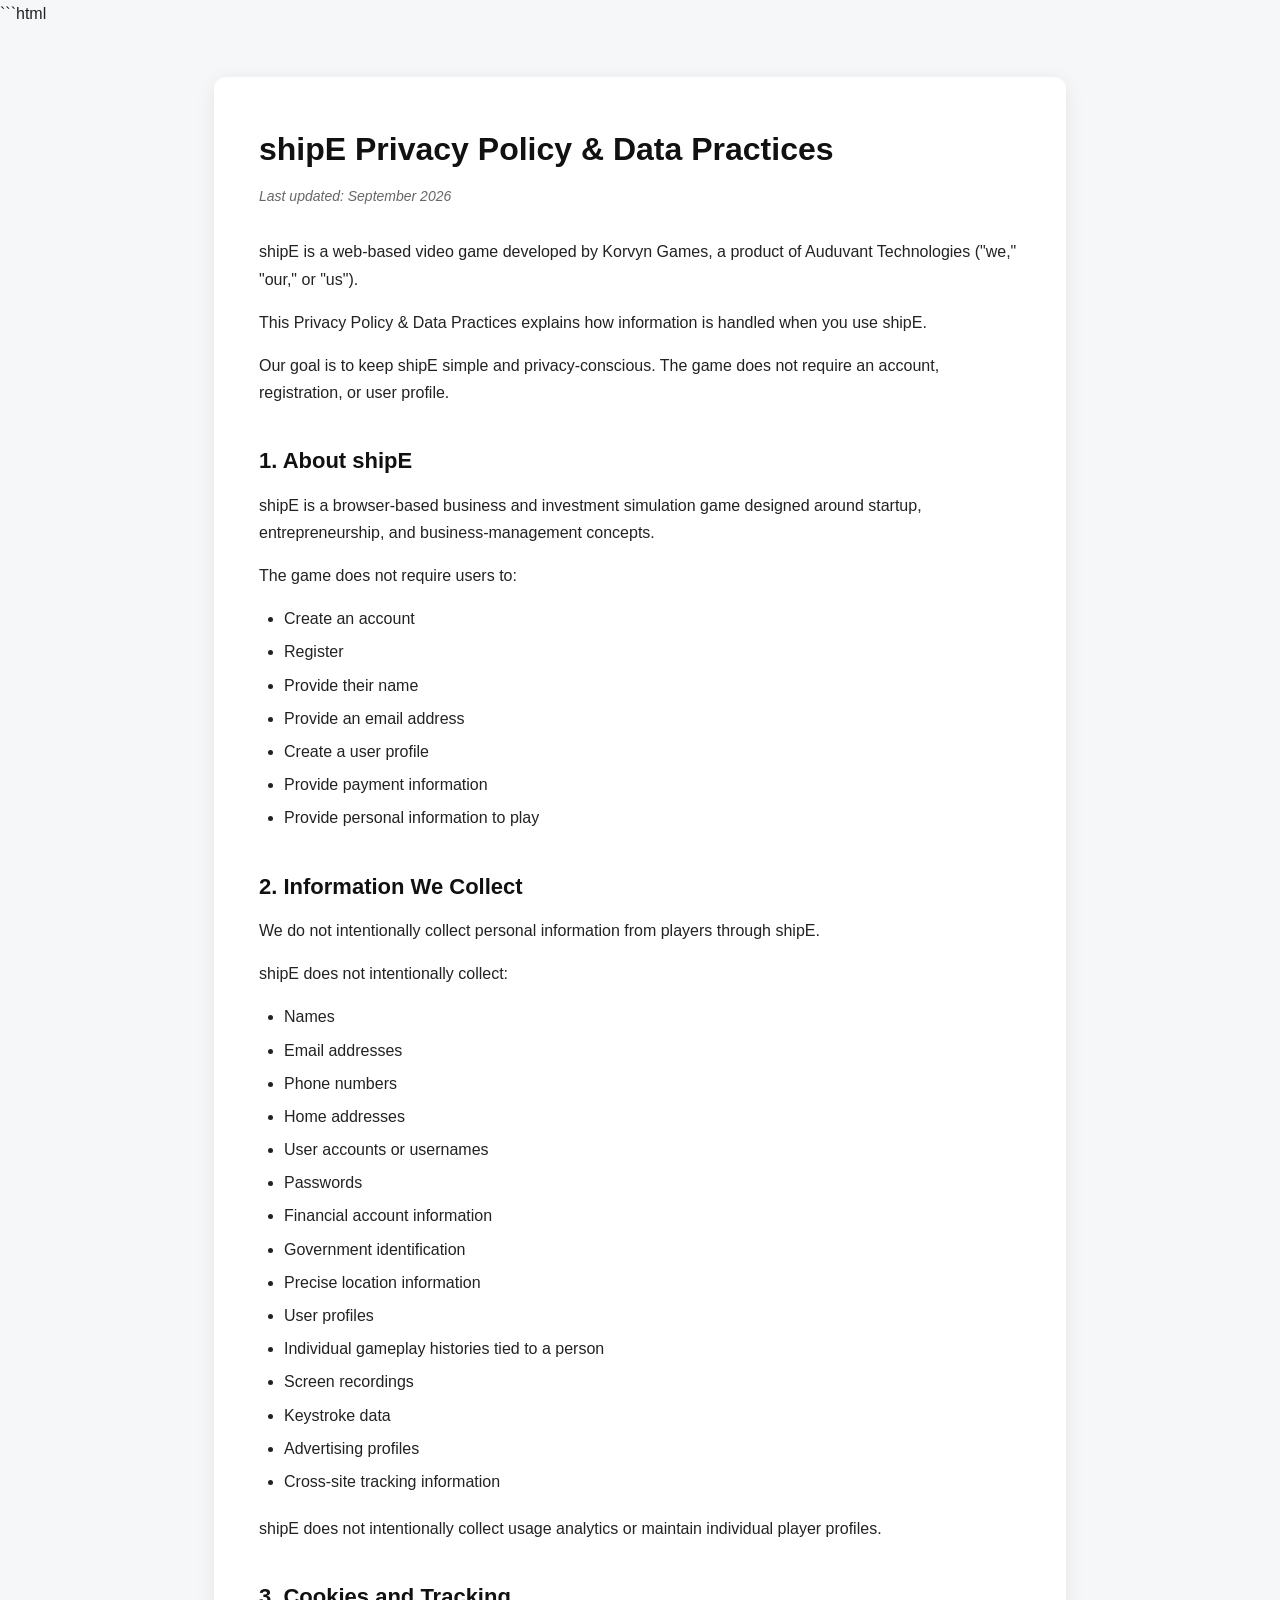
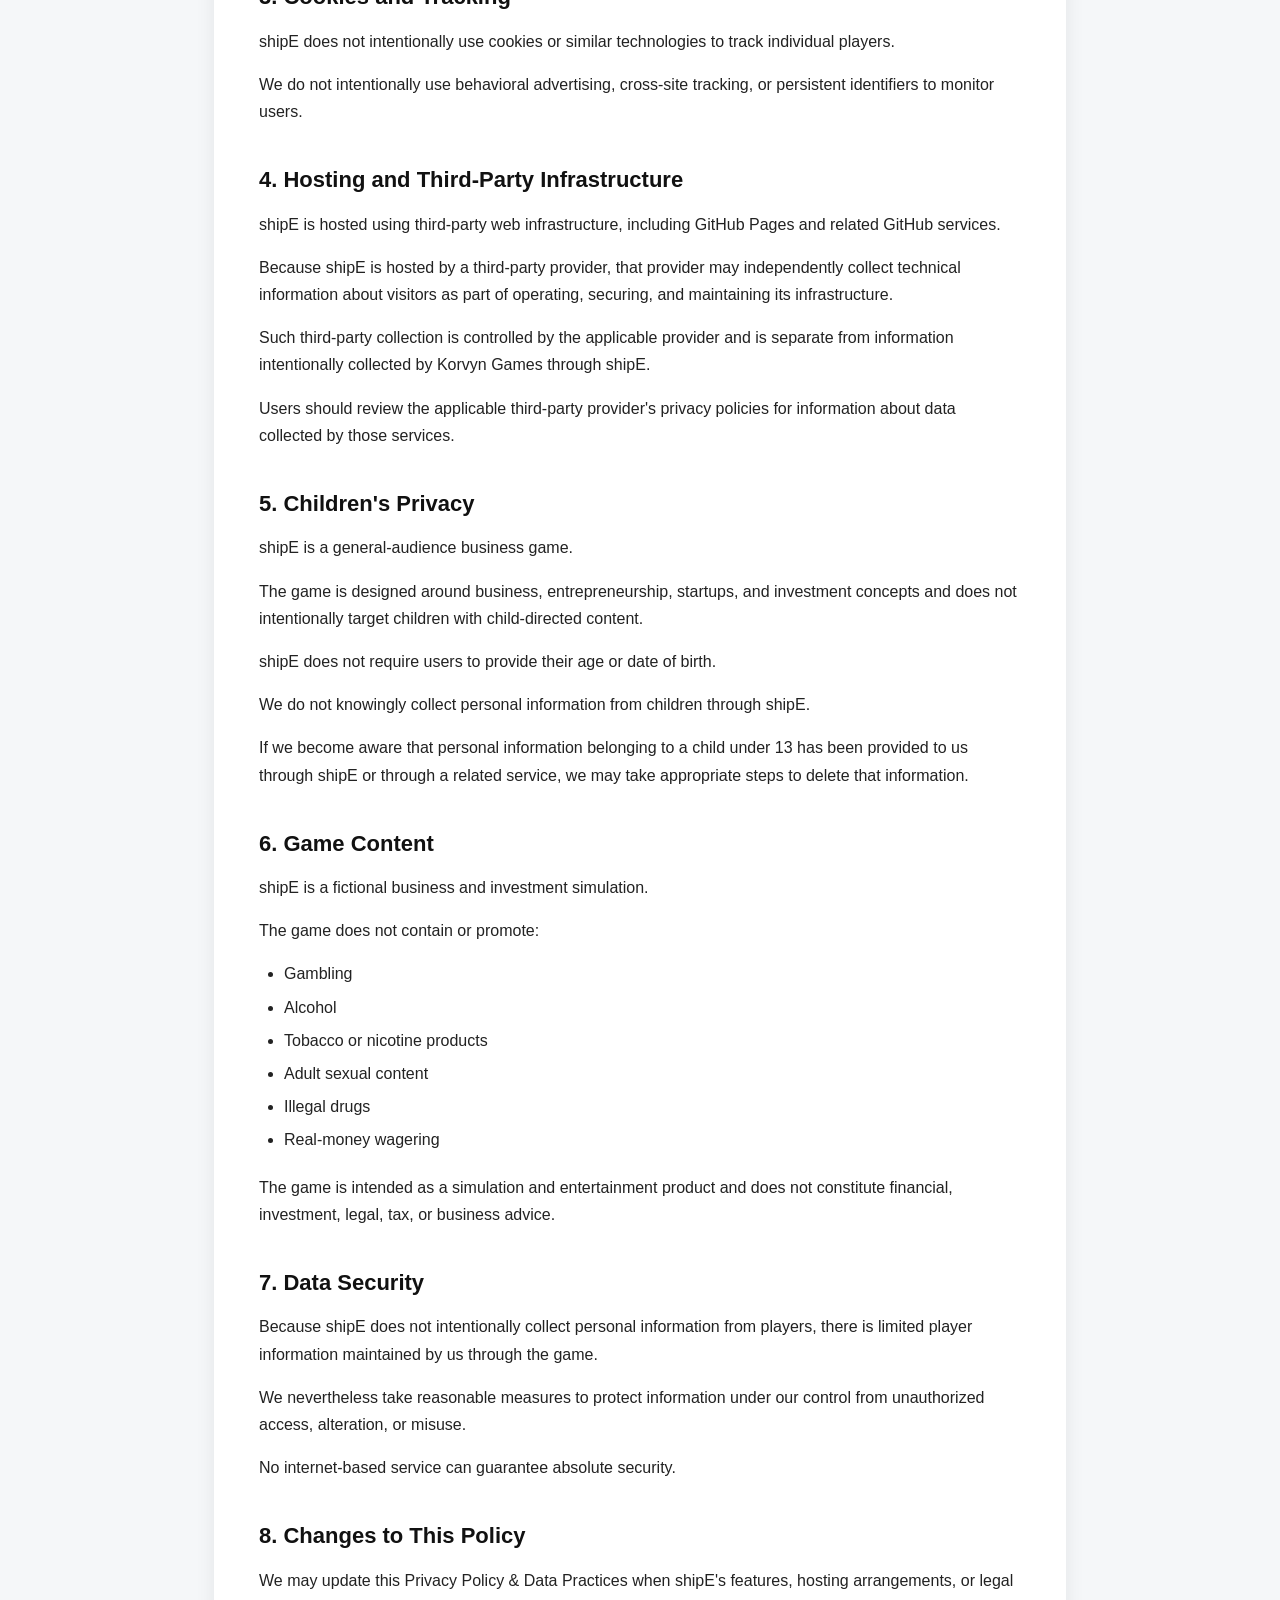
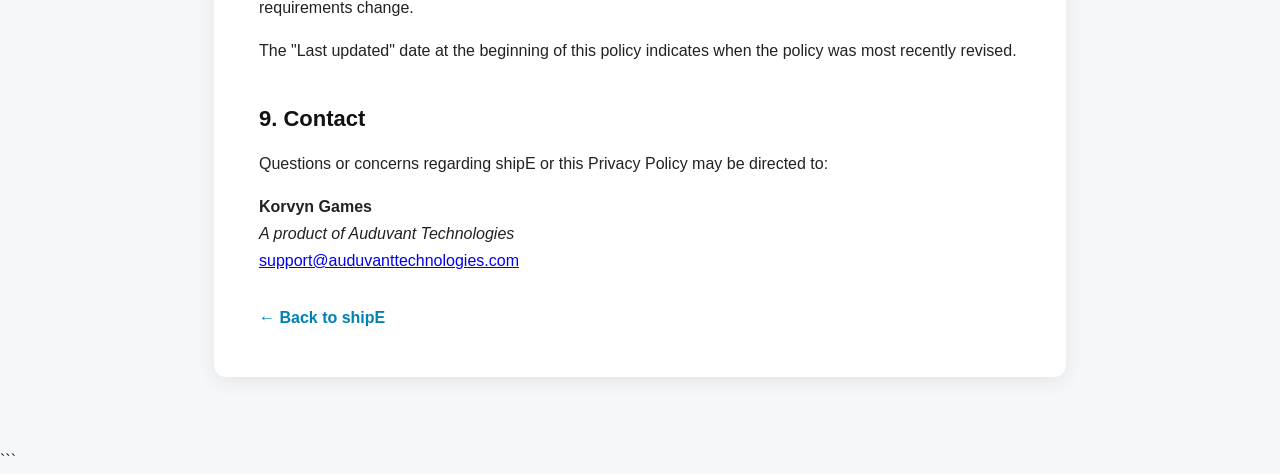
==== privacy.html @ 2537fa80 "Create privacy.html" ====
```html
<!DOCTYPE html>
<html lang="en">
<head>
  <meta charset="UTF-8">
  <meta name="viewport" content="width=device-width, initial-scale=1.0">

  <title>shipE — Privacy Policy</title>

  <style>
    * {
      box-sizing: border-box;
    }

    body {
      margin: 0;
      padding: 0;
      font-family: Arial, Helvetica, sans-serif;
      background: #f5f7f9;
      color: #222;
      line-height: 1.7;
    }

    .container {
      max-width: 900px;
      margin: 0 auto;
      padding: 50px 24px 70px;
    }

    .policy {
      background: #ffffff;
      padding: 45px;
      border-radius: 12px;
      box-shadow: 0 4px 20px rgba(0, 0, 0, 0.08);
    }

    h1 {
      margin-top: 0;
      margin-bottom: 8px;
      font-size: 32px;
      color: #111;
    }

    h2 {
      margin-top: 36px;
      margin-bottom: 12px;
      font-size: 22px;
      color: #111;
    }

    p {
      margin: 0 0 16px;
    }

    ul {
      margin-top: 8px;
      margin-bottom: 20px;
      padding-left: 25px;
    }

    li {
      margin-bottom: 6px;
    }

    .updated {
      color: #666;
      font-size: 14px;
      margin-bottom: 30px;
    }

    .brand {
      margin-bottom: 28px;
    }

    .brand strong {
      font-size: 18px;
    }

    .contact {
      margin-top: 10px;
    }

    .back-link {
      display: inline-block;
      margin-top: 30px;
      color: #0081B3;
      text-decoration: none;
      font-weight: 600;
    }

    .back-link:hover {
      text-decoration: underline;
    }

    @media (max-width: 600px) {
      .container {
        padding: 25px 14px 40px;
      }

      .policy {
        padding: 28px 22px;
      }

      h1 {
        font-size: 26px;
      }

      h2 {
        font-size: 20px;
      }
    }
  </style>
</head>

<body>

  <div class="container">
    <main class="policy">

      <h1>shipE Privacy Policy &amp; Data Practices</h1>

      <p class="updated">
        <em>Last updated: September 2026</em>
      </p>

      <div class="brand">
        <p>
          shipE is a web-based video game developed by Korvyn Games,
          a product of Auduvant Technologies ("we," "our," or "us").
        </p>

        <p>
          This Privacy Policy &amp; Data Practices explains how information
          is handled when you use shipE.
        </p>

        <p>
          Our goal is to keep shipE simple and privacy-conscious. The game
          does not require an account, registration, or user profile.
        </p>
      </div>

      <h2>1. About shipE</h2>

      <p>
        shipE is a browser-based business and investment simulation game
        designed around startup, entrepreneurship, and business-management concepts.
      </p>

      <p>The game does not require users to:</p>

      <ul>
        <li>Create an account</li>
        <li>Register</li>
        <li>Provide their name</li>
        <li>Provide an email address</li>
        <li>Create a user profile</li>
        <li>Provide payment information</li>
        <li>Provide personal information to play</li>
      </ul>

      <h2>2. Information We Collect</h2>

      <p>
        We do not intentionally collect personal information from players through shipE.
      </p>

      <p>shipE does not intentionally collect:</p>

      <ul>
        <li>Names</li>
        <li>Email addresses</li>
        <li>Phone numbers</li>
        <li>Home addresses</li>
        <li>User accounts or usernames</li>
        <li>Passwords</li>
        <li>Financial account information</li>
        <li>Government identification</li>
        <li>Precise location information</li>
        <li>User profiles</li>
        <li>Individual gameplay histories tied to a person</li>
        <li>Screen recordings</li>
        <li>Keystroke data</li>
        <li>Advertising profiles</li>
        <li>Cross-site tracking information</li>
      </ul>

      <p>
        shipE does not intentionally collect usage analytics or maintain
        individual player profiles.
      </p>

      <h2>3. Cookies and Tracking</h2>

      <p>
        shipE does not intentionally use cookies or similar technologies
        to track individual players.
      </p>

      <p>
        We do not intentionally use behavioral advertising, cross-site tracking,
        or persistent identifiers to monitor users.
      </p>

      <h2>4. Hosting and Third-Party Infrastructure</h2>

      <p>
        shipE is hosted using third-party web infrastructure, including
        GitHub Pages and related GitHub services.
      </p>

      <p>
        Because shipE is hosted by a third-party provider, that provider may
        independently collect technical information about visitors as part of
        operating, securing, and maintaining its infrastructure.
      </p>

      <p>
        Such third-party collection is controlled by the applicable provider
        and is separate from information intentionally collected by Korvyn Games
        through shipE.
      </p>

      <p>
        Users should review the applicable third-party provider's privacy policies
        for information about data collected by those services.
      </p>

      <h2>5. Children's Privacy</h2>

      <p>
        shipE is a general-audience business game.
      </p>

      <p>
        The game is designed around business, entrepreneurship, startups,
        and investment concepts and does not intentionally target children
        with child-directed content.
      </p>

      <p>
        shipE does not require users to provide their age or date of birth.
      </p>

      <p>
        We do not knowingly collect personal information from children through shipE.
      </p>

      <p>
        If we become aware that personal information belonging to a child under 13
        has been provided to us through shipE or through a related service,
        we may take appropriate steps to delete that information.
      </p>

      <h2>6. Game Content</h2>

      <p>
        shipE is a fictional business and investment simulation.
      </p>

      <p>The game does not contain or promote:</p>

      <ul>
        <li>Gambling</li>
        <li>Alcohol</li>
        <li>Tobacco or nicotine products</li>
        <li>Adult sexual content</li>
        <li>Illegal drugs</li>
        <li>Real-money wagering</li>
      </ul>

      <p>
        The game is intended as a simulation and entertainment product and does not
        constitute financial, investment, legal, tax, or business advice.
      </p>

      <h2>7. Data Security</h2>

      <p>
        Because shipE does not intentionally collect personal information from
        players, there is limited player information maintained by us through the game.
      </p>

      <p>
        We nevertheless take reasonable measures to protect information under our
        control from unauthorized access, alteration, or misuse.
      </p>

      <p>
        No internet-based service can guarantee absolute security.
      </p>

      <h2>8. Changes to This Policy</h2>

      <p>
        We may update this Privacy Policy &amp; Data Practices when shipE's features,
        hosting arrangements, or legal requirements change.
      </p>

      <p>
        The "Last updated" date at the beginning of this policy indicates when
        the policy was most recently revised.
      </p>

      <h2>9. Contact</h2>

      <p>
        Questions or concerns regarding shipE or this Privacy Policy may be directed to:
      </p>

      <div class="contact">
        <strong>Korvyn Games</strong><br>
        <em>A product of Auduvant Technologies</em><br>
        <a href="mailto:support@auduvanttechnologies.com">
          support@auduvanttechnologies.com
        </a>
      </div>

      <a href="index.html" class="back-link">
        ← Back to shipE
      </a>

    </main>
  </div>

</body>
</html>
```
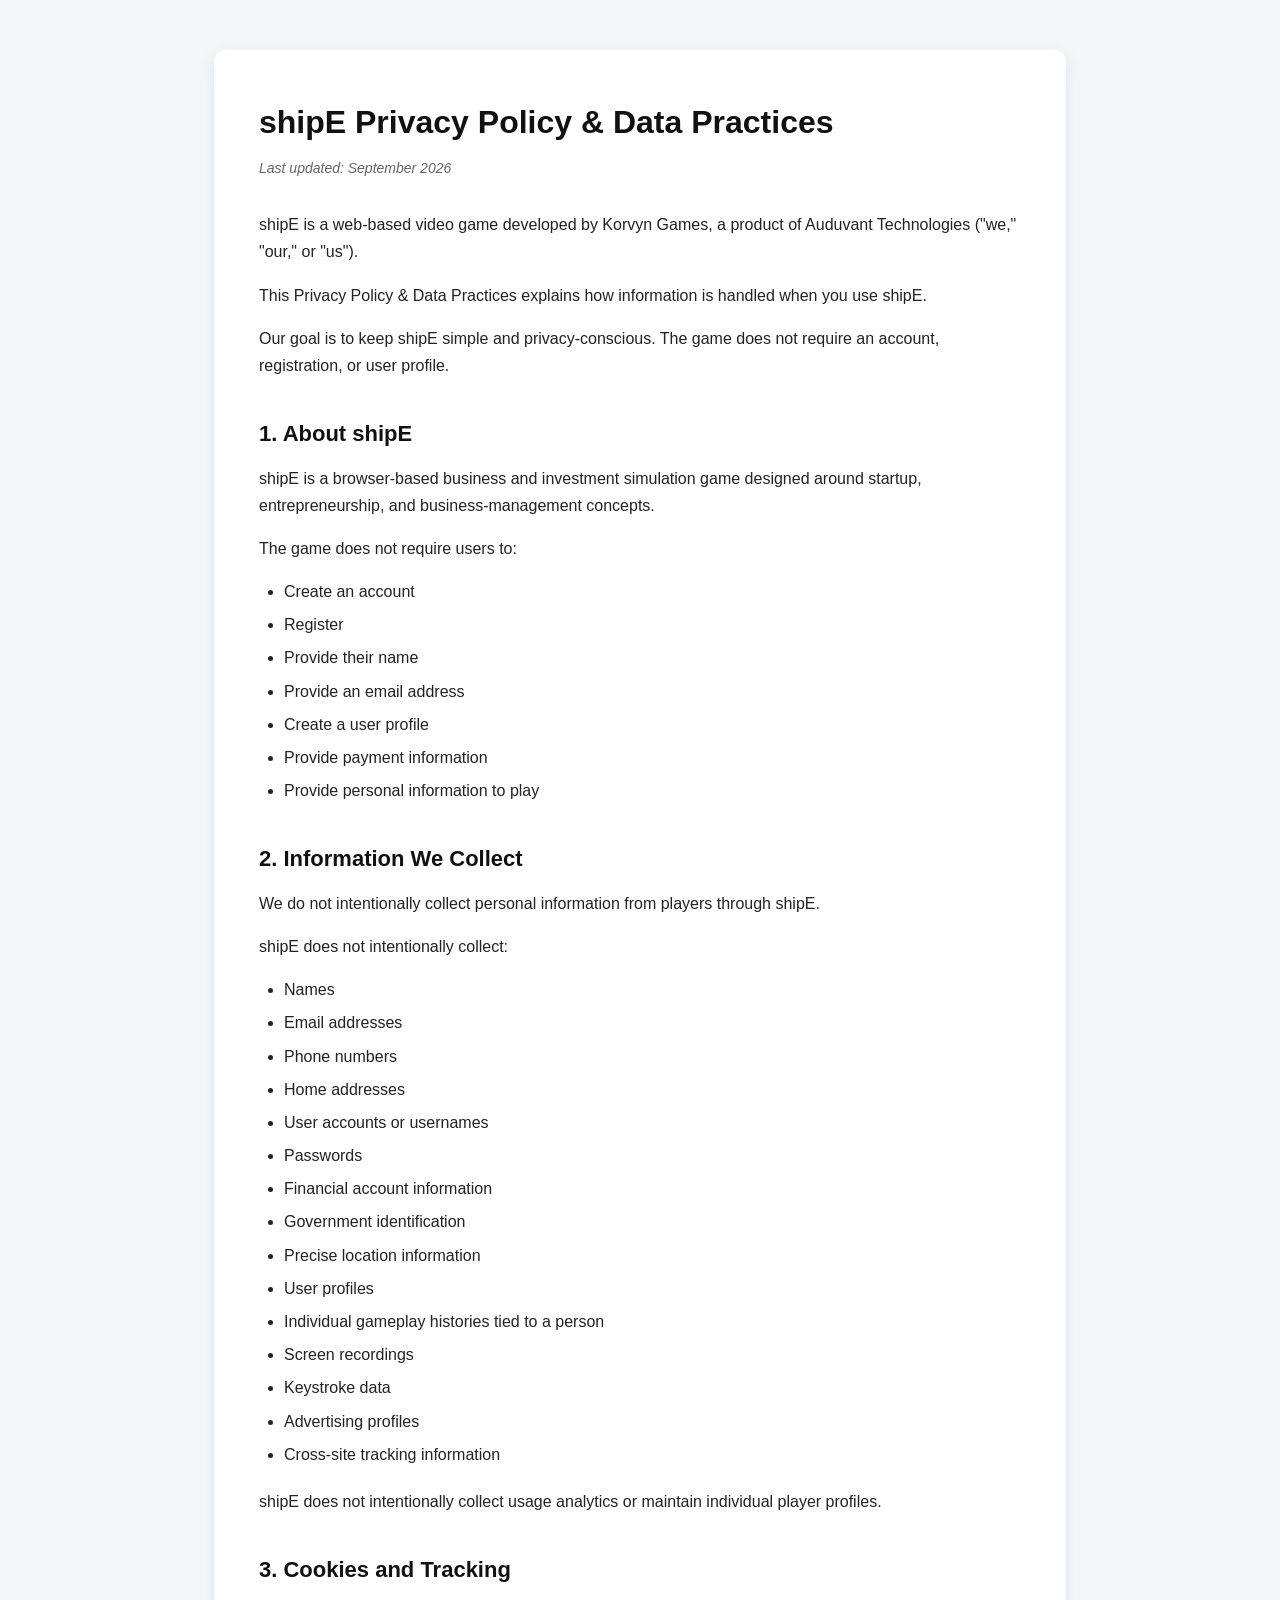
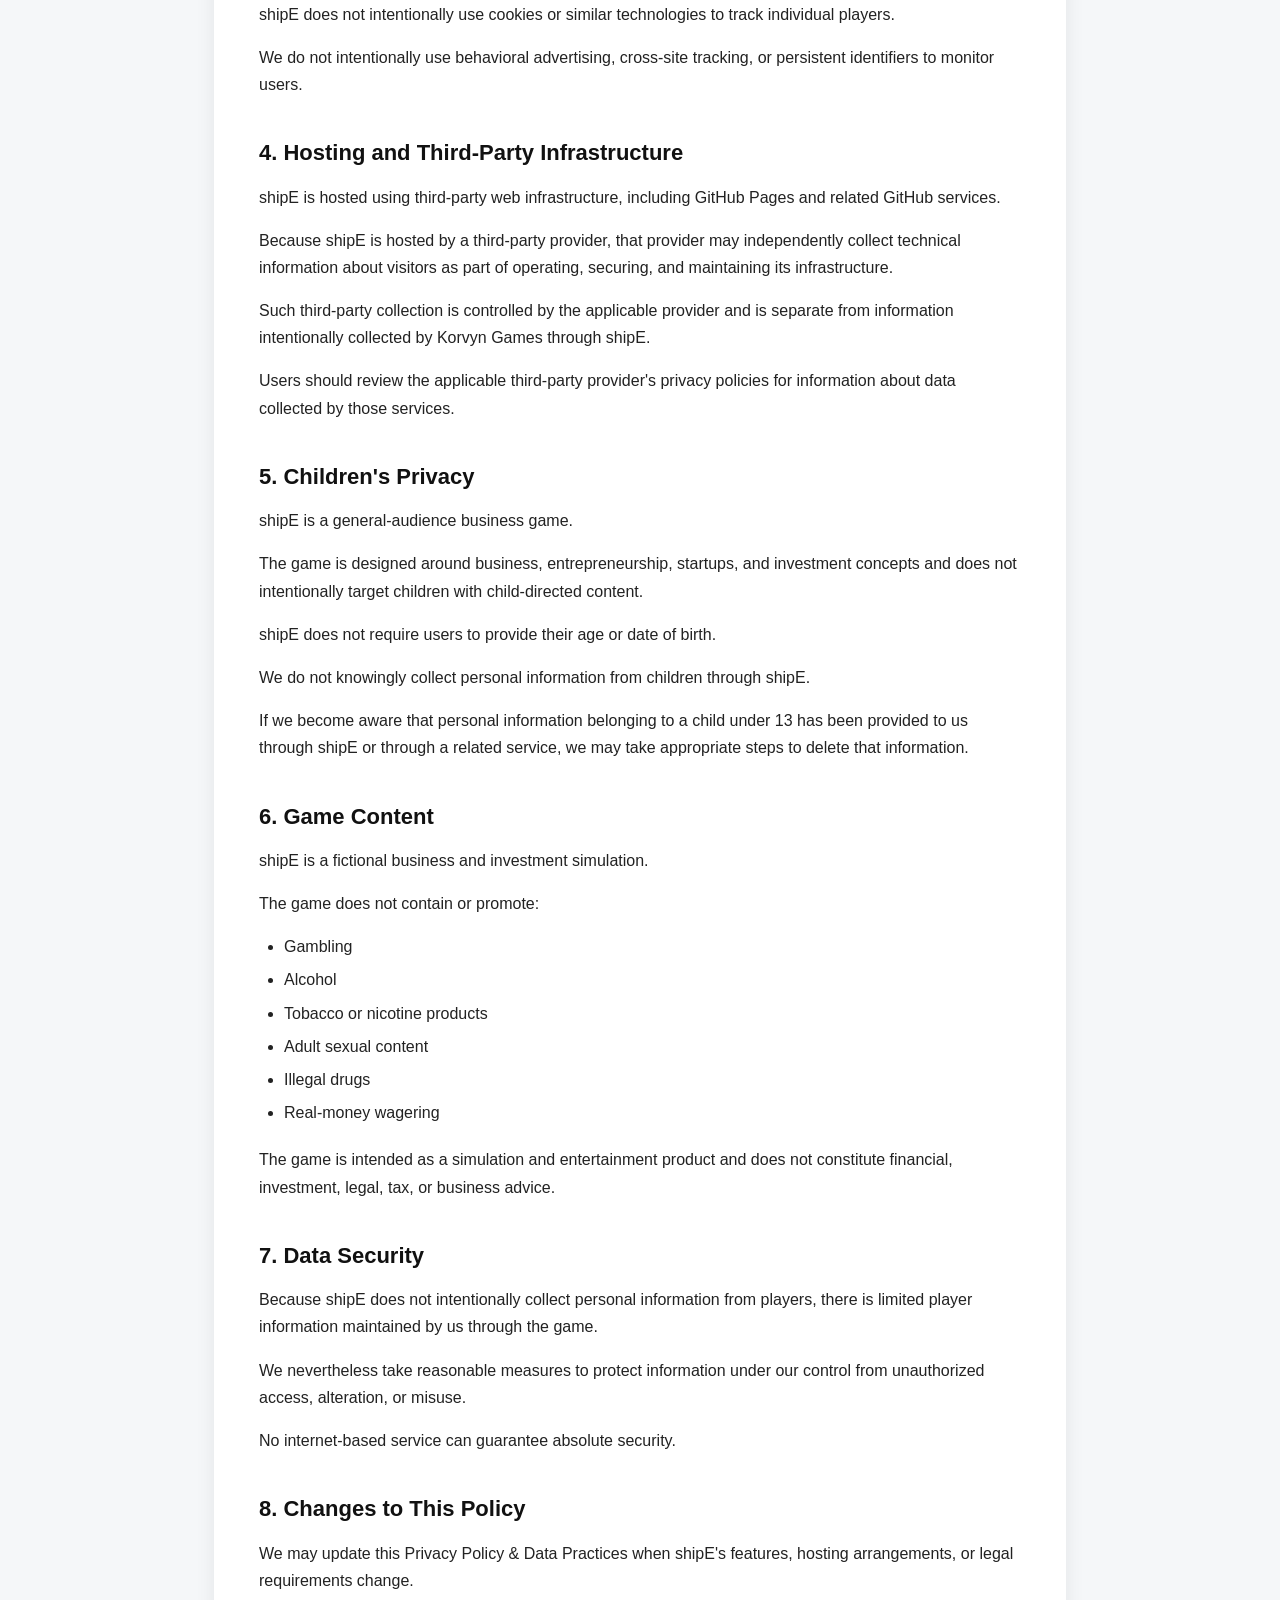
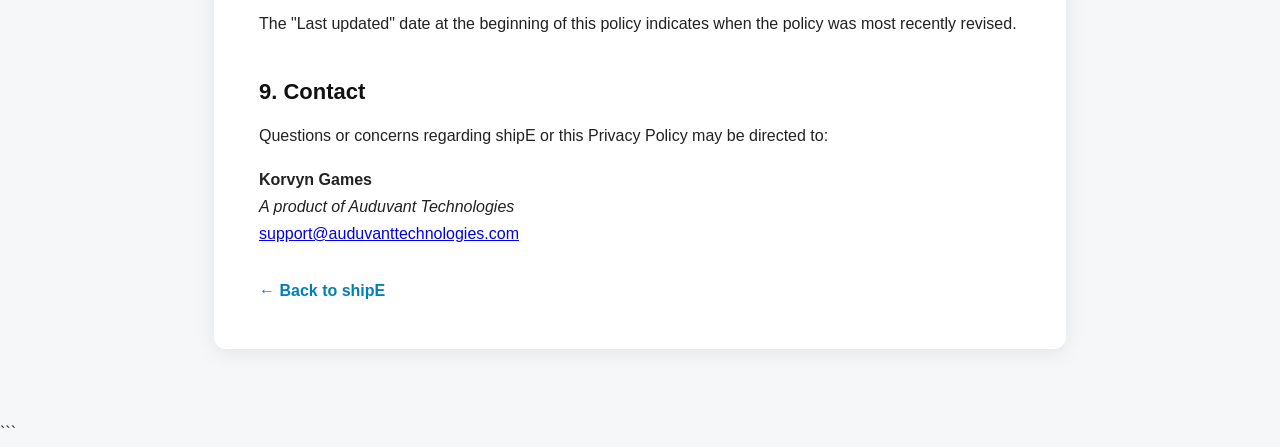
==== commit a66a3cc0: "Update privacy.html" ====
--- a/privacy.html
+++ b/privacy.html
@@ -1,4 +1,3 @@
-```html
 <!DOCTYPE html>
 <html lang="en">
 <head>
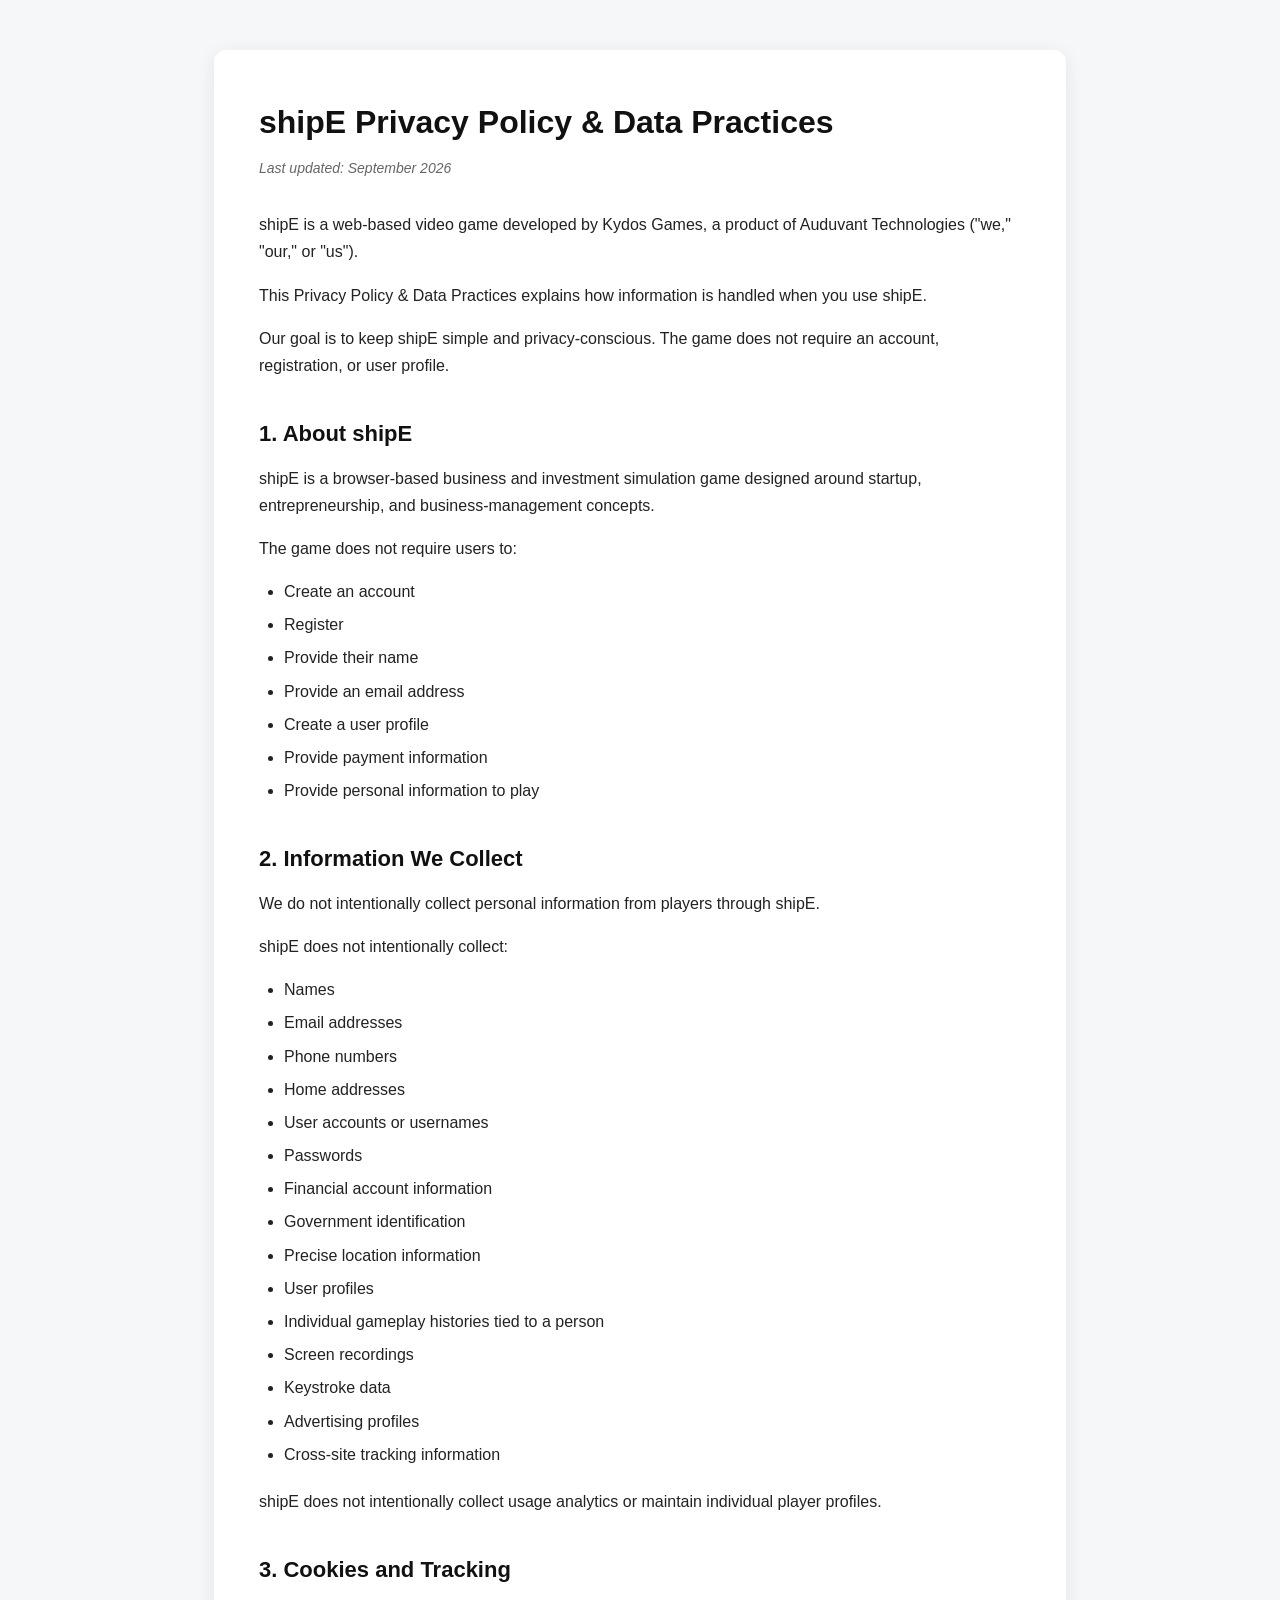
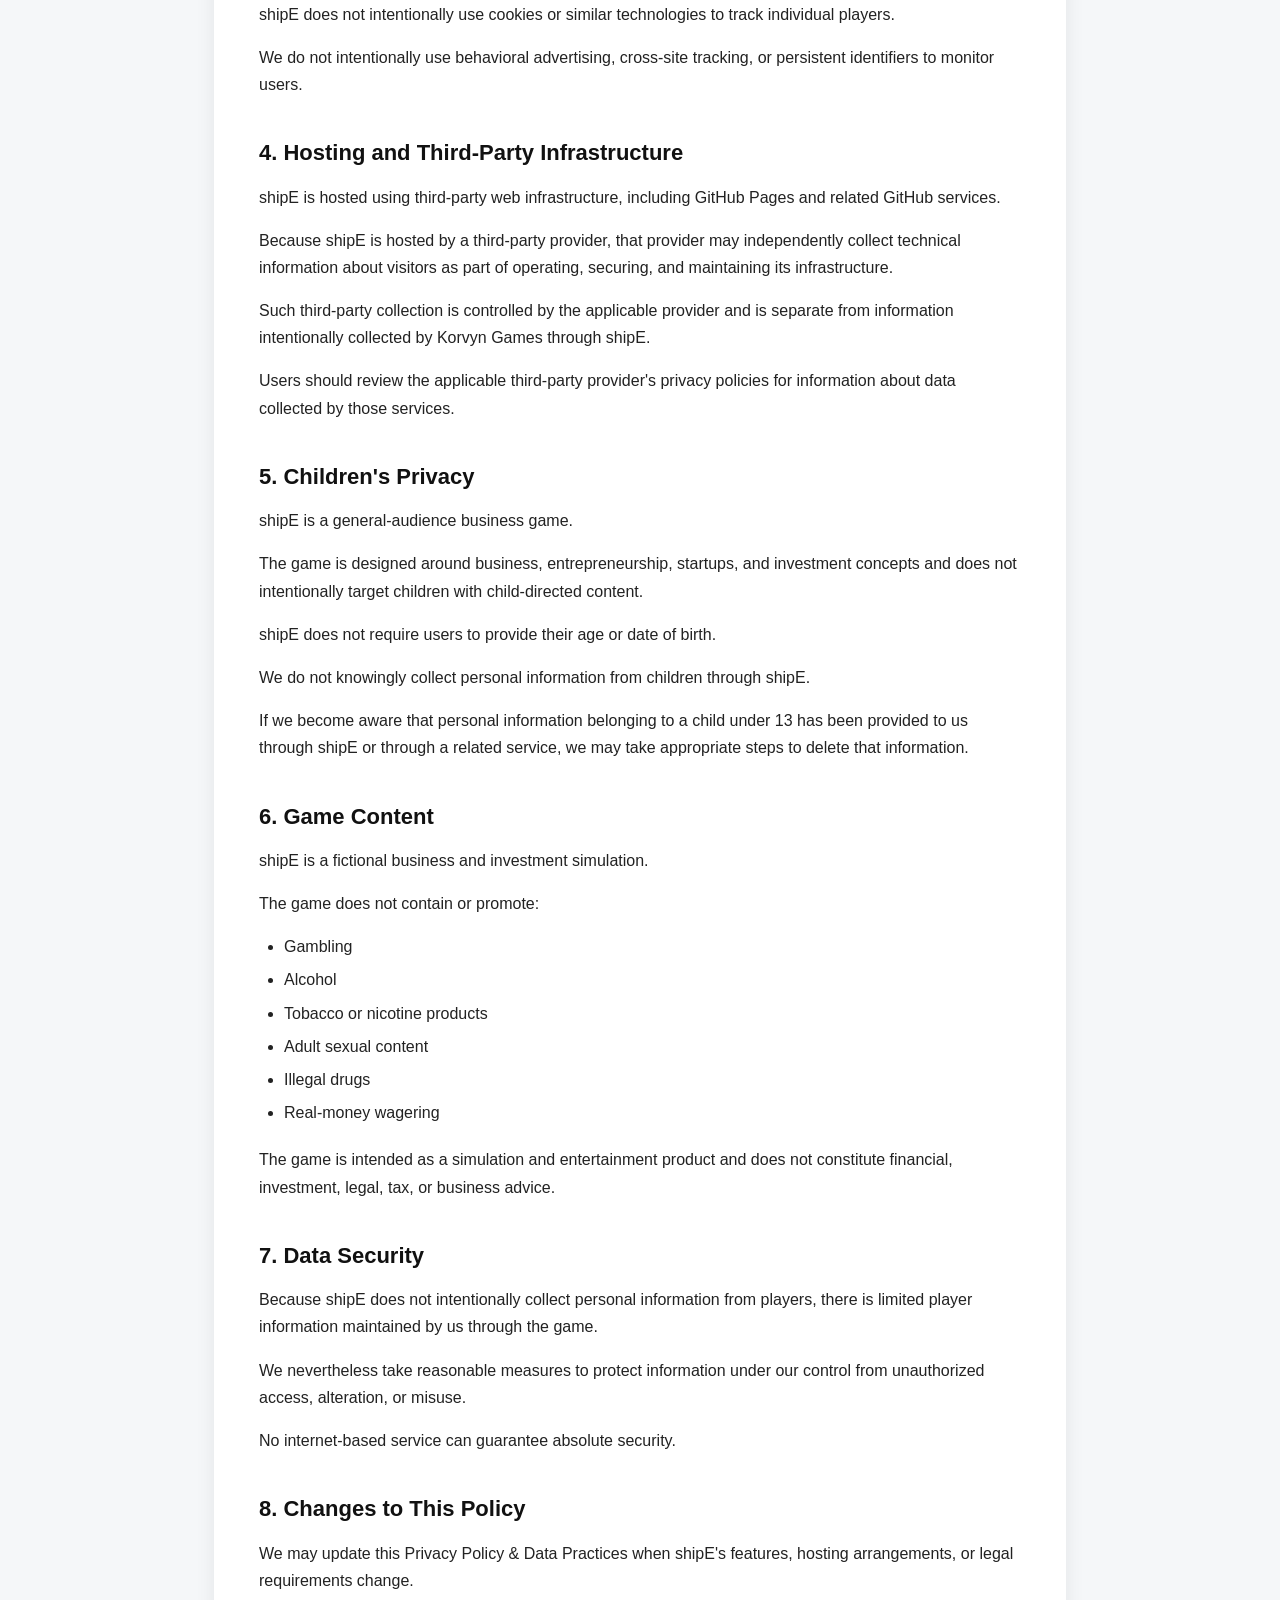
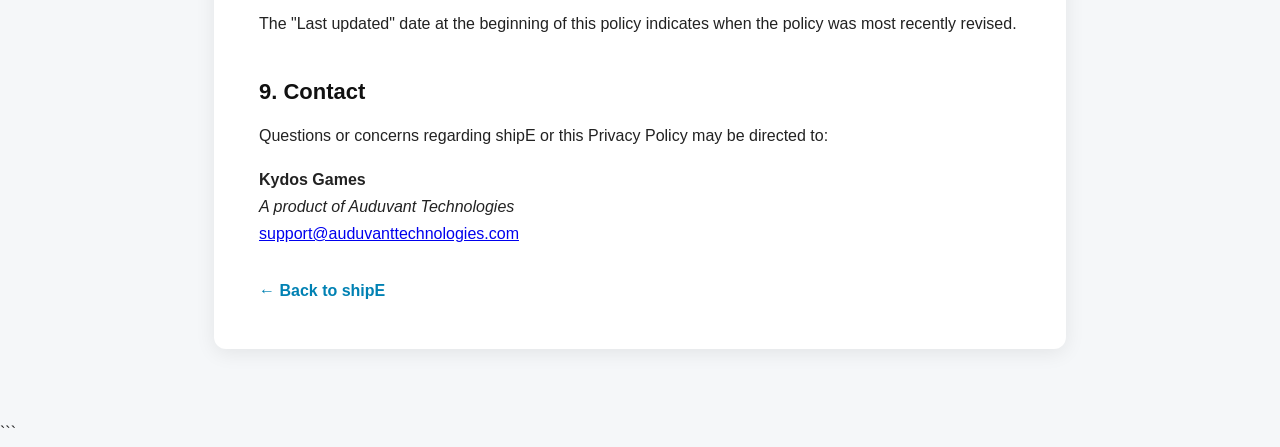
==== commit 2b941abd: "Update privacy.html name change from Korvyn to Kydos" ====
--- a/privacy.html
+++ b/privacy.html
@@ -124,7 +124,7 @@
 
       <div class="brand">
         <p>
-          shipE is a web-based video game developed by Korvyn Games,
+          shipE is a web-based video game developed by Kydos Games,
           a product of Auduvant Technologies ("we," "our," or "us").
         </p>
 
@@ -308,7 +308,7 @@
       </p>
 
       <div class="contact">
-        <strong>Korvyn Games</strong><br>
+        <strong>Kydos Games</strong><br>
         <em>A product of Auduvant Technologies</em><br>
         <a href="mailto:support@auduvanttechnologies.com">
           support@auduvanttechnologies.com
